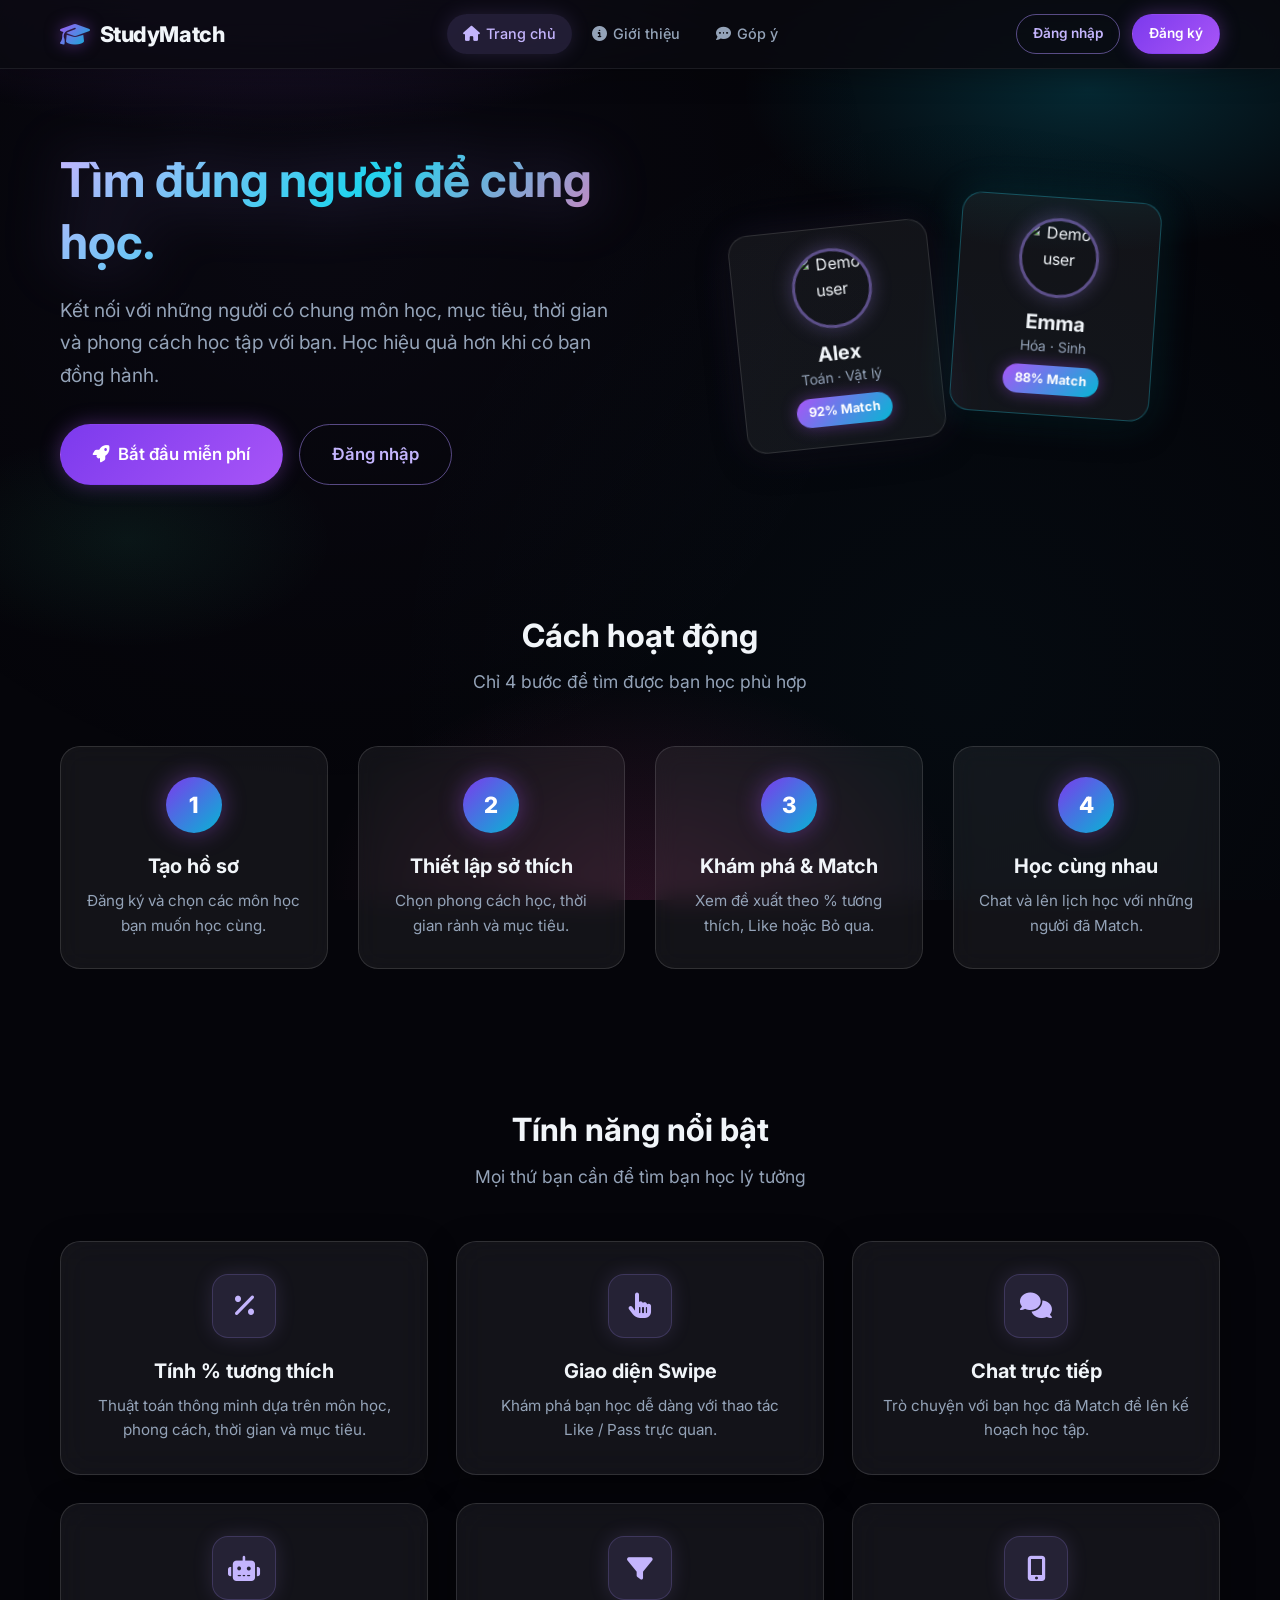
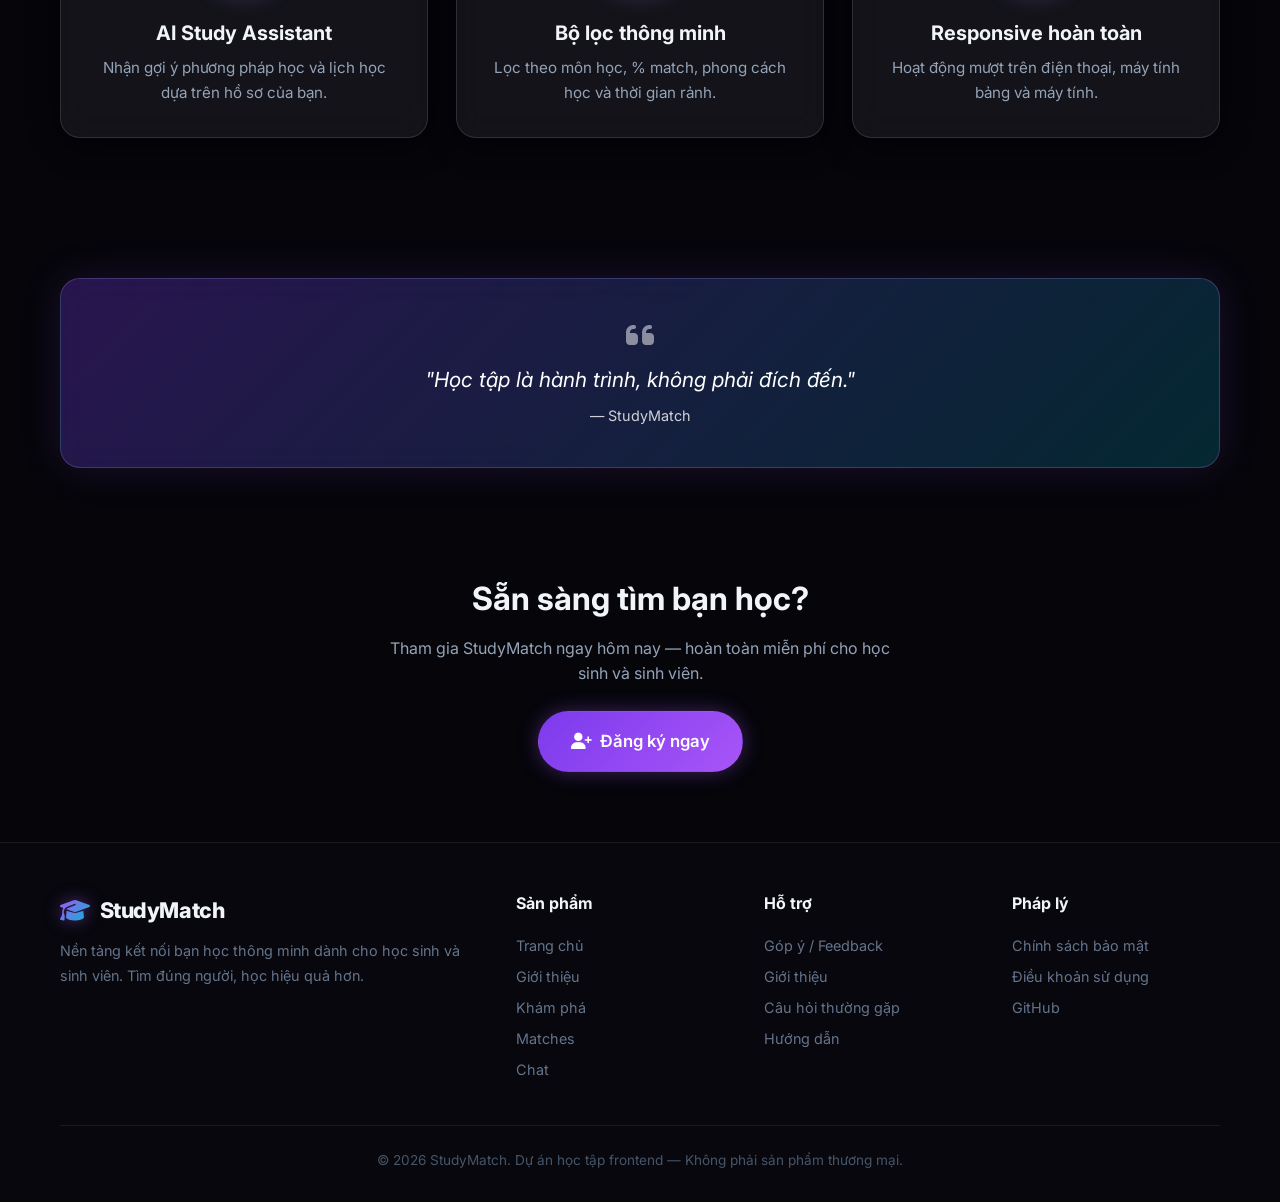
==== index.html @ 669418ac "Add files via upload" ====
<!DOCTYPE html>
<html lang="vi">
<head>
  <meta charset="UTF-8">
  <meta name="viewport" content="width=device-width, initial-scale=1.0">
  <meta name="description" content="StudyMatch - Tìm bạn học phù hợp với bạn. Kết nối học sinh, sinh viên có cùng môn học và mục tiêu.">
  <title>StudyMatch — Tìm đúng người để cùng học</title>
  <link rel="preconnect" href="https://fonts.googleapis.com">
  <link href="https://fonts.googleapis.com/css2?family=Inter:wght@400;500;600;700;800&display=swap" rel="stylesheet">
  <link rel="stylesheet" href="https://cdnjs.cloudflare.com/ajax/libs/font-awesome/6.5.1/css/all.min.css">
  <link rel="stylesheet" href="css/style.css">
  <link rel="stylesheet" href="css/responsive.css">
  <link rel="stylesheet" href="css/animations.css">
</head>
<body>
  <div id="appHeader"></div>

  <main>
    <!-- Hero -->
    <section class="hero">
      <div class="container hero-grid">
        <div class="hero-content animate-fadeInUp">
          <h1>Tìm đúng người để cùng học.</h1>
          <p>Kết nối với những người có chung môn học, mục tiêu, thời gian và phong cách học tập với bạn. Học hiệu quả hơn khi có bạn đồng hành.</p>
          <div class="hero-actions">
            <a href="register.html" class="btn btn-primary btn-lg">
              <i class="fas fa-rocket"></i> Bắt đầu miễn phí
            </a>
            <a href="login.html" class="btn btn-outline btn-lg">Đăng nhập</a>
          </div>
        </div>
        <div class="hero-visual animate-fadeIn">
          <div class="hero-cards">
            <div class="hero-card">
              <img src="https://i.pravatar.cc/150?u=alex" alt="Demo user" class="hero-card-avatar">
              <h4>Alex</h4>
              <p class="text-sm text-muted">Toán · Vật lý</p>
              <span class="hero-card-match">92% Match</span>
            </div>
            <div class="hero-card">
              <img src="https://i.pravatar.cc/150?u=emma" alt="Demo user" class="hero-card-avatar">
              <h4>Emma</h4>
              <p class="text-sm text-muted">Hóa · Sinh</p>
              <span class="hero-card-match">88% Match</span>
            </div>
          </div>
        </div>
      </div>
    </section>

    <!-- How it works -->
    <section class="section">
      <div class="container">
        <h2 class="section-title">Cách hoạt động</h2>
        <p class="section-subtitle">Chỉ 4 bước để tìm được bạn học phù hợp</p>
        <div class="steps-grid stagger-children">
          <div class="step-card">
            <div class="step-number">1</div>
            <h4>Tạo hồ sơ</h4>
            <p>Đăng ký và chọn các môn học bạn muốn học cùng.</p>
          </div>
          <div class="step-card">
            <div class="step-number">2</div>
            <h4>Thiết lập sở thích</h4>
            <p>Chọn phong cách học, thời gian rảnh và mục tiêu.</p>
          </div>
          <div class="step-card">
            <div class="step-number">3</div>
            <h4>Khám phá & Match</h4>
            <p>Xem đề xuất theo % tương thích, Like hoặc Bỏ qua.</p>
          </div>
          <div class="step-card">
            <div class="step-number">4</div>
            <h4>Học cùng nhau</h4>
            <p>Chat và lên lịch học với những người đã Match.</p>
          </div>
        </div>
      </div>
    </section>

    <!-- Features -->
    <section class="section">
      <div class="container">
        <h2 class="section-title">Tính năng nổi bật</h2>
        <p class="section-subtitle">Mọi thứ bạn cần để tìm bạn học lý tưởng</p>
        <div class="features-grid stagger-children">
          <div class="card feature-card">
            <div class="feature-icon"><i class="fas fa-percentage"></i></div>
            <h4>Tính % tương thích</h4>
            <p>Thuật toán thông minh dựa trên môn học, phong cách, thời gian và mục tiêu.</p>
          </div>
          <div class="card feature-card">
            <div class="feature-icon"><i class="fas fa-hand-pointer"></i></div>
            <h4>Giao diện Swipe</h4>
            <p>Khám phá bạn học dễ dàng với thao tác Like / Pass trực quan.</p>
          </div>
          <div class="card feature-card">
            <div class="feature-icon"><i class="fas fa-comments"></i></div>
            <h4>Chat trực tiếp</h4>
            <p>Trò chuyện với bạn học đã Match để lên kế hoạch học tập.</p>
          </div>
          <div class="card feature-card">
            <div class="feature-icon"><i class="fas fa-robot"></i></div>
            <h4>AI Study Assistant</h4>
            <p>Nhận gợi ý phương pháp học và lịch học dựa trên hồ sơ của bạn.</p>
          </div>
          <div class="card feature-card">
            <div class="feature-icon"><i class="fas fa-filter"></i></div>
            <h4>Bộ lọc thông minh</h4>
            <p>Lọc theo môn học, % match, phong cách học và thời gian rảnh.</p>
          </div>
          <div class="card feature-card">
            <div class="feature-icon"><i class="fas fa-mobile-alt"></i></div>
            <h4>Responsive hoàn toàn</h4>
            <p>Hoạt động mượt trên điện thoại, máy tính bảng và máy tính.</p>
          </div>
        </div>
      </div>
    </section>

    <!-- Quote -->
    <section class="section">
      <div class="container">
        <div id="quoteContainer"></div>
      </div>
    </section>

    <!-- CTA -->
    <section class="section" style="padding-top:0;">
      <div class="container text-center">
        <h2 class="mb-2">Sẵn sàng tìm bạn học?</h2>
        <p class="text-muted mb-3" style="max-width:500px;margin:0 auto 24px;">Tham gia StudyMatch ngay hôm nay — hoàn toàn miễn phí cho học sinh và sinh viên.</p>
        <a href="register.html" class="btn btn-primary btn-lg">
          <i class="fas fa-user-plus"></i> Đăng ký ngay
        </a>
      </div>
    </section>
  </main>

  <div id="appFooter"></div>

  <script src="js/data.js"></script>
  <script src="js/auth.js"></script>
  <script src="js/matching.js"></script>
  <script src="js/app.js"></script>
  <script>
    document.addEventListener('DOMContentLoaded', () => {
      // If already logged in, redirect
      if (isAuthenticated()) {
        const user = getCurrentUser();
        if (!user.subjects || user.subjects.length === 0) {
          window.location.href = 'subjects.html';
        } else {
          window.location.href = 'discover.html';
        }
        return;
      }
      initPage('home');
    });
  </script>
  <script>
    (function(){if(!window.chatbase||window.chatbase("getState")!=="initialized"){window.chatbase=(...args)=>{if(!window.chatbase.q){window.chatbase.q=[]}window.chatbase.q.push(arguments)};window.chatbase=new Proxy(window.chatbase,{get(target,prop){if(prop==="q"){return target.q}return(...args)=>target(prop,...args)}})}const onLoad=function(){const script=document.createElement("script");script.src="https://www.chatbase.co/embed.min.js";script.id="-485k80XutrBqQQOvvlqV";script.domain="www.chatbase.co";document.body.appendChild(script)};if(document.readyState==="complete"){onLoad()}else{window.addEventListener("load",onLoad)}})();
  </script>
</body>
</html>
---- css/style.css ----
:root {
  --primary: #a78bfa;
  --primary-bright: #c4b5fd;
  --primary-dark: #7c3aed;
  --secondary: #22d3ee;
  --secondary-bright: #67e8f9;
  --accent: #f472b6;
  --accent-bright: #f9a8d4;
  --neon-purple: #a855f7;
  --neon-cyan: #06b6d4;
  --neon-pink: #ec4899;
  --neon-green: #34d399;

  --bg: #05050a;
  --bg-elevated: #0c0c14;
  --bg-card: rgba(255, 255, 255, 0.04);
  --bg-card-hover: rgba(255, 255, 255, 0.07);
  --glass: rgba(255, 255, 255, 0.06);
  --glass-border: rgba(255, 255, 255, 0.12);
  --glass-strong: rgba(255, 255, 255, 0.1);

  --nav-bg: rgba(10, 10, 16, 0.85);
  --nav-border: rgba(255, 255, 255, 0.08);

  --text: #f1f5f9;
  --text-muted: #94a3b8;
  --text-light: #64748b;
  --text-dim: #475569;

  --border: rgba(255, 255, 255, 0.1);
  --shadow: 0 8px 32px rgba(0, 0, 0, 0.4);
  --shadow-neon: 0 0 40px rgba(168, 85, 247, 0.15);
  --shadow-hover: 0 12px 40px rgba(168, 85, 247, 0.25);

  --radius: 20px;
  --radius-sm: 12px;
  --radius-lg: 28px;
  --transition: all 0.3s cubic-bezier(0.4, 0, 0.2, 1);
  --font: 'Inter', 'Segoe UI', system-ui, sans-serif;
}

*,
*::before,
*::after {
  box-sizing: border-box;
  margin: 0;
  padding: 0;
}

html {
  scroll-behavior: smooth;
  font-size: 16px;
}

body {
  font-family: var(--font);
  background: var(--bg);
  color: var(--text);
  line-height: 1.6;
  min-height: 100vh;
  display: flex;
  flex-direction: column;
  position: relative;
  overflow-x: hidden;
}


body::before {
  content: '';
  position: fixed;
  inset: 0;
  z-index: -2;
  background:
    radial-gradient(ellipse 80% 50% at 20% -10%, rgba(168, 85, 247, 0.25) 0%, transparent 50%),
    radial-gradient(ellipse 60% 40% at 85% 10%, rgba(6, 182, 212, 0.2) 0%, transparent 45%),
    radial-gradient(ellipse 50% 50% at 50% 100%, rgba(236, 72, 153, 0.15) 0%, transparent 50%),
    radial-gradient(ellipse 40% 30% at 10% 60%, rgba(52, 211, 153, 0.08) 0%, transparent 40%),
    var(--bg);
  pointer-events: none;
}

body::after {
  content: '';
  position: fixed;
  inset: 0;
  z-index: -1;
  background-image:
    radial-gradient(circle at 25% 25%, rgba(167, 139, 250, 0.03) 0%, transparent 50%),
    radial-gradient(circle at 75% 75%, rgba(34, 211, 238, 0.03) 0%, transparent 50%);
  pointer-events: none;
}

img {
  max-width: 100%;
  height: auto;
  display: block;
}

a {
  color: var(--primary-bright);
  text-decoration: none;
  transition: var(--transition);
}

a:hover {
  color: var(--secondary);
}

ul, ol { list-style: none; }

button {
  font-family: inherit;
  cursor: pointer;
  border: none;
  outline: none;
}


h1, h2, h3, h4, h5, h6 {
  font-weight: 700;
  line-height: 1.3;
  color: var(--text);
}

h1 { font-size: 2.5rem; }
h2 { font-size: 2rem; }
h3 { font-size: 1.5rem; }
h4 { font-size: 1.25rem; }

.text-muted { color: var(--text-muted); }
.text-primary { color: var(--primary-bright); }
.text-secondary { color: var(--secondary); }
.text-accent { color: var(--accent); }
.text-center { text-align: center; }
.text-sm { font-size: 0.875rem; }
.text-lg { font-size: 1.125rem; }
.fw-bold { font-weight: 700; }
.fw-semibold { font-weight: 600; }

.container {
  width: 100%;
  max-width: 1200px;
  margin: 0 auto;
  padding: 0 20px;
}

.container-sm {
  max-width: 600px;
  margin: 0 auto;
  padding: 0 20px;
}

.container-md {
  max-width: 800px;
  margin: 0 auto;
  padding: 0 20px;
}

.main-content {
  flex: 1;
  padding: 30px 0 60px;
}

.header {
  background: var(--nav-bg);
  backdrop-filter: blur(20px) saturate(1.4);
  -webkit-backdrop-filter: blur(20px) saturate(1.4);
  border-bottom: 1px solid var(--nav-border);
  position: sticky;
  top: 0;
  z-index: 1000;
  box-shadow: 0 4px 30px rgba(0, 0, 0, 0.3);
}

.header-inner {
  display: flex;
  align-items: center;
  justify-content: space-between;
  height: 68px;
  gap: 20px;
}

.logo {
  display: flex;
  align-items: center;
  gap: 10px;
  font-size: 1.35rem;
  font-weight: 800;
  color: var(--text);
  text-decoration: none;
  letter-spacing: -0.02em;
}

.logo i {
  font-size: 1.5rem;
  background: linear-gradient(135deg, var(--neon-purple), var(--neon-cyan));
  -webkit-background-clip: text;
  -webkit-text-fill-color: transparent;
  background-clip: text;
  filter: drop-shadow(0 0 8px rgba(168, 85, 247, 0.5));
}

.logo:hover {
  color: var(--primary-bright);
}

.nav {
  display: flex;
  align-items: center;
  gap: 4px;
}

.nav-link {
  display: flex;
  align-items: center;
  gap: 6px;
  padding: 8px 16px;
  border-radius: 50px;
  color: var(--text-muted);
  font-weight: 500;
  font-size: 0.9rem;
  transition: var(--transition);
}

.nav-link:hover {
  background: rgba(255, 255, 255, 0.06);
  color: var(--text);
}

.nav-link.active {
  background: rgba(167, 139, 250, 0.15);
  color: var(--primary-bright);
  box-shadow: 0 0 20px rgba(167, 139, 250, 0.15);
}

.nav-link i { font-size: 0.95rem; }

.header-actions {
  display: flex;
  align-items: center;
  gap: 12px;
}

.user-avatar {
  width: 38px;
  height: 38px;
  border-radius: 50%;
  object-fit: cover;
  border: 2px solid rgba(167, 139, 250, 0.5);
  cursor: pointer;
  transition: var(--transition);
  box-shadow: 0 0 12px rgba(167, 139, 250, 0.3);
}

.user-avatar:hover {
  border-color: var(--neon-cyan);
  box-shadow: 0 0 16px rgba(34, 211, 238, 0.4);
  transform: scale(1.05);
}

.hamburger {
  display: none;
  flex-direction: column;
  gap: 5px;
  background: none;
  padding: 8px;
  border-radius: 8px;
}

.hamburger span {
  display: block;
  width: 22px;
  height: 2px;
  background: var(--text);
  border-radius: 2px;
  transition: var(--transition);
}

.mobile-menu {
  display: none;
  position: fixed;
  top: 68px;
  left: 0;
  right: 0;
  background: rgba(10, 10, 16, 0.95);
  backdrop-filter: blur(24px);
  -webkit-backdrop-filter: blur(24px);
  border-bottom: 1px solid var(--nav-border);
  padding: 16px 20px;
  z-index: 999;
  flex-direction: column;
  gap: 4px;
  box-shadow: 0 20px 40px rgba(0, 0, 0, 0.5);
}

.mobile-menu.open { display: flex; }

.mobile-menu .nav-link {
  padding: 14px 18px;
  font-size: 1.05rem;
}

.btn {
  display: inline-flex;
  align-items: center;
  justify-content: center;
  gap: 8px;
  padding: 12px 24px;
  border-radius: 50px;
  font-weight: 600;
  font-size: 0.95rem;
  transition: var(--transition);
  border: 1px solid transparent;
  cursor: pointer;
  white-space: nowrap;
}

.btn-primary {
  background: linear-gradient(135deg, var(--primary-dark), var(--neon-purple));
  color: white;
  box-shadow: 0 0 20px rgba(168, 85, 247, 0.35);
}

.btn-primary:hover {
  box-shadow: 0 0 30px rgba(168, 85, 247, 0.55);
  transform: translateY(-2px);
  filter: brightness(1.1);
}

.btn-secondary {
  background: linear-gradient(135deg, #0891b2, var(--neon-cyan));
  color: white;
  box-shadow: 0 0 20px rgba(6, 182, 212, 0.3);
}

.btn-secondary:hover {
  box-shadow: 0 0 30px rgba(6, 182, 212, 0.5);
  transform: translateY(-2px);
}

.btn-accent {
  background: linear-gradient(135deg, #db2777, var(--neon-pink));
  color: white;
  box-shadow: 0 0 20px rgba(236, 72, 153, 0.35);
}

.btn-accent:hover {
  box-shadow: 0 0 30px rgba(236, 72, 153, 0.5);
  transform: translateY(-2px);
}

.btn-outline {
  background: transparent;
  border-color: rgba(167, 139, 250, 0.5);
  color: var(--primary-bright);
}

.btn-outline:hover {
  background: rgba(167, 139, 250, 0.12);
  border-color: var(--primary);
  box-shadow: 0 0 20px rgba(167, 139, 250, 0.2);
}

.btn-ghost {
  background: transparent;
  color: var(--text-muted);
}

.btn-ghost:hover {
  background: rgba(255, 255, 255, 0.06);
  color: var(--text);
}

.btn-lg { padding: 16px 32px; font-size: 1.05rem; }
.btn-sm { padding: 8px 16px; font-size: 0.85rem; }

.btn-icon {
  width: 48px;
  height: 48px;
  padding: 0;
  border-radius: 50%;
}

.btn-block { width: 100%; }

.btn:disabled {
  opacity: 0.5;
  cursor: not-allowed;
  transform: none !important;
  box-shadow: none !important;
}

.card {
  background: var(--glass);
  backdrop-filter: blur(16px) saturate(1.3);
  -webkit-backdrop-filter: blur(16px) saturate(1.3);
  border: 1px solid var(--glass-border);
  border-radius: var(--radius);
  box-shadow: var(--shadow);
  padding: 24px;
  transition: var(--transition);
}

.card:hover {
  background: var(--bg-card-hover);
  border-color: rgba(167, 139, 250, 0.25);
  box-shadow: var(--shadow-hover);
}

.card-sm {
  padding: 16px;
  border-radius: var(--radius-sm);
}

.form-group { margin-bottom: 20px; }

.form-label {
  display: block;
  font-weight: 600;
  margin-bottom: 8px;
  font-size: 0.9rem;
  color: var(--text-muted);
}

.form-input,
.form-select,
.form-textarea {
  width: 100%;
  padding: 12px 16px;
  border: 1px solid var(--glass-border);
  border-radius: var(--radius-sm);
  font-size: 1rem;
  font-family: inherit;
  color: var(--text);
  background: rgba(255, 255, 255, 0.04);
  backdrop-filter: blur(8px);
  transition: var(--transition);
}

.form-input::placeholder,
.form-textarea::placeholder {
  color: var(--text-light);
}

.form-input:focus,
.form-select:focus,
.form-textarea:focus {
  outline: none;
  border-color: var(--primary);
  box-shadow: 0 0 0 3px rgba(167, 139, 250, 0.2), 0 0 20px rgba(167, 139, 250, 0.1);
  background: rgba(255, 255, 255, 0.06);
}

.form-select {
  appearance: none;
  background-image: url("data:image/svg+xml,%3Csvg xmlns='http://www.w3.org/2000/svg' width='12' height='12' fill='%2394a3b8' viewBox='0 0 16 16'%3E%3Cpath d='M8 11L3 6h10l-5 5z'/%3E%3C/svg%3E");
  background-repeat: no-repeat;
  background-position: right 14px center;
  padding-right: 36px;
}

.form-select option {
  background: #1a1a2e;
  color: var(--text);
}

.form-textarea {
  min-height: 100px;
  resize: vertical;
}

.form-error {
  color: var(--accent);
  font-size: 0.85rem;
  margin-top: 6px;
}

.form-hint {
  color: var(--text-light);
  font-size: 0.8rem;
  margin-top: 4px;
}

.input-icon { position: relative; }

.input-icon i {
  position: absolute;
  left: 16px;
  top: 50%;
  transform: translateY(-50%);
  color: var(--text-light);
}

.input-icon .form-input { padding-left: 44px; }

.alert {
  padding: 14px 18px;
  border-radius: var(--radius-sm);
  margin-bottom: 20px;
  display: flex;
  align-items: center;
  gap: 10px;
  font-size: 0.95rem;
  backdrop-filter: blur(8px);
}

.alert-error {
  background: rgba(244, 114, 182, 0.12);
  color: var(--accent-bright);
  border: 1px solid rgba(244, 114, 182, 0.3);
}

.alert-success {
  background: rgba(52, 211, 153, 0.12);
  color: var(--neon-green);
  border: 1px solid rgba(52, 211, 153, 0.3);
}

.alert-info {
  background: rgba(167, 139, 250, 0.12);
  color: var(--primary-bright);
  border: 1px solid rgba(167, 139, 250, 0.3);
}

.footer {
  background: rgba(8, 8, 14, 0.9);
  border-top: 1px solid var(--nav-border);
  color: var(--text-muted);
  padding: 50px 0 30px;
  margin-top: auto;
  backdrop-filter: blur(12px);
}

.footer-grid {
  display: grid;
  grid-template-columns: 2fr 1fr 1fr 1fr;
  gap: 40px;
  margin-bottom: 40px;
}

.footer-brand .logo {
  color: var(--text);
  margin-bottom: 12px;
}

.footer-brand p {
  font-size: 0.9rem;
  line-height: 1.7;
  color: var(--text-light);
}

.footer-title {
  color: var(--text);
  font-weight: 700;
  margin-bottom: 16px;
  font-size: 1rem;
}

.footer-links a {
  display: block;
  color: var(--text-light);
  padding: 4px 0;
  font-size: 0.9rem;
}

.footer-links a:hover { color: var(--primary-bright); }

.footer-bottom {
  border-top: 1px solid var(--nav-border);
  padding-top: 24px;
  text-align: center;
  font-size: 0.85rem;
  color: var(--text-dim);
}

.hero {
  padding: 80px 0 60px;
  position: relative;
  overflow: hidden;
}

.hero-grid {
  display: grid;
  grid-template-columns: 1fr 1fr;
  gap: 60px;
  align-items: center;
}

.hero-content h1 {
  font-size: 3rem;
  margin-bottom: 20px;
  background: linear-gradient(135deg, var(--primary-bright), var(--secondary), var(--accent));
  -webkit-background-clip: text;
  -webkit-text-fill-color: transparent;
  background-clip: text;
  filter: drop-shadow(0 0 30px rgba(167, 139, 250, 0.3));
}

.hero-content p {
  font-size: 1.2rem;
  color: var(--text-muted);
  margin-bottom: 32px;
  line-height: 1.7;
}

.hero-actions {
  display: flex;
  gap: 16px;
  flex-wrap: wrap;
}

.hero-visual {
  display: flex;
  justify-content: center;
  position: relative;
}

.hero-cards {
  display: flex;
  gap: 20px;
  position: relative;
}

.hero-card {
  width: 200px;
  background: var(--glass);
  backdrop-filter: blur(20px);
  -webkit-backdrop-filter: blur(20px);
  border: 1px solid var(--glass-border);
  border-radius: var(--radius);
  box-shadow: var(--shadow), 0 0 40px rgba(167, 139, 250, 0.1);
  padding: 20px;
  text-align: center;
}

.hero-card:nth-child(1) {
  transform: rotate(-6deg) translateY(20px);
}

.hero-card:nth-child(2) {
  transform: rotate(4deg) translateY(-10px);
  z-index: 2;
  border-color: rgba(34, 211, 238, 0.3);
  box-shadow: var(--shadow), 0 0 40px rgba(34, 211, 238, 0.15);
}

.hero-card-avatar {
  width: 80px;
  height: 80px;
  border-radius: 50%;
  margin: 0 auto 12px;
  object-fit: cover;
  border: 3px solid rgba(167, 139, 250, 0.5);
  box-shadow: 0 0 20px rgba(167, 139, 250, 0.3);
}

.hero-card-match {
  display: inline-block;
  background: linear-gradient(135deg, var(--neon-purple), var(--neon-cyan));
  color: white;
  padding: 4px 12px;
  border-radius: 50px;
  font-size: 0.8rem;
  font-weight: 700;
  margin-top: 8px;
  box-shadow: 0 0 16px rgba(168, 85, 247, 0.4);
}

.section { padding: 70px 0; }

.section-title { text-align: center; margin-bottom: 12px; }

.section-subtitle {
  text-align: center;
  color: var(--text-muted);
  font-size: 1.1rem;
  margin-bottom: 50px;
  max-width: 600px;
  margin-left: auto;
  margin-right: auto;
}

.steps-grid {
  display: grid;
  grid-template-columns: repeat(4, 1fr);
  gap: 30px;
}

.step-card {
  text-align: center;
  padding: 30px 20px;
  background: var(--glass);
  backdrop-filter: blur(12px);
  border: 1px solid var(--glass-border);
  border-radius: var(--radius);
  transition: var(--transition);
}

.step-card:hover {
  border-color: rgba(167, 139, 250, 0.3);
  box-shadow: 0 0 30px rgba(167, 139, 250, 0.1);
  transform: translateY(-4px);
}

.step-number {
  width: 56px;
  height: 56px;
  border-radius: 50%;
  background: linear-gradient(135deg, var(--primary-dark), var(--neon-cyan));
  color: white;
  display: flex;
  align-items: center;
  justify-content: center;
  font-size: 1.4rem;
  font-weight: 800;
  margin: 0 auto 20px;
  box-shadow: 0 0 24px rgba(168, 85, 247, 0.4);
}

.step-card h4 { margin-bottom: 10px; }
.step-card p { color: var(--text-muted); font-size: 0.95rem; }

.features-grid {
  display: grid;
  grid-template-columns: repeat(3, 1fr);
  gap: 28px;
}

.feature-card {
  padding: 32px 28px;
  text-align: center;
  transition: var(--transition);
}

.feature-card:hover {
  border-color: rgba(167, 139, 250, 0.35);
  transform: translateY(-4px);
}

.feature-icon {
  width: 64px;
  height: 64px;
  border-radius: 16px;
  background: rgba(167, 139, 250, 0.12);
  color: var(--primary-bright);
  display: flex;
  align-items: center;
  justify-content: center;
  font-size: 1.6rem;
  margin: 0 auto 20px;
  border: 1px solid rgba(167, 139, 250, 0.2);
  box-shadow: 0 0 20px rgba(167, 139, 250, 0.15);
}

.feature-card h4 { margin-bottom: 10px; }
.feature-card p { color: var(--text-muted); font-size: 0.95rem; }

.subjects-grid {
  display: grid;
  grid-template-columns: repeat(auto-fill, minmax(150px, 1fr));
  gap: 16px;
}

.subject-card {
  background: var(--glass);
  backdrop-filter: blur(12px);
  border: 1px solid var(--glass-border);
  border-radius: var(--radius);
  padding: 20px 14px;
  text-align: center;
  cursor: pointer;
  transition: var(--transition);
  user-select: none;
}

.subject-card:hover {
  border-color: rgba(167, 139, 250, 0.4);
  transform: translateY(-2px);
  box-shadow: 0 0 24px rgba(167, 139, 250, 0.15);
}

.subject-card.selected {
  border-color: var(--primary);
  background: rgba(167, 139, 250, 0.12);
  box-shadow: 0 0 0 2px rgba(167, 139, 250, 0.3), 0 0 30px rgba(167, 139, 250, 0.2);
}

.subject-card i {
  font-size: 2rem;
  color: var(--primary-bright);
  margin-bottom: 10px;
  display: block;
  filter: drop-shadow(0 0 8px rgba(167, 139, 250, 0.4));
}

.subject-card.selected i { color: var(--secondary); }

.subject-card h4 {
  font-size: 0.95rem;
  margin-bottom: 4px;
}

.subject-card p {
  font-size: 0.75rem;
  color: var(--text-light);
}

.options-grid {
  display: grid;
  grid-template-columns: repeat(auto-fill, minmax(140px, 1fr));
  gap: 12px;
}

.option-card {
  background: var(--glass);
  backdrop-filter: blur(10px);
  border: 1px solid var(--glass-border);
  border-radius: var(--radius-sm);
  padding: 16px 12px;
  text-align: center;
  cursor: pointer;
  transition: var(--transition);
  user-select: none;
}

.option-card:hover {
  border-color: rgba(34, 211, 238, 0.4);
}

.option-card.selected {
  border-color: var(--secondary);
  background: rgba(34, 211, 238, 0.1);
  box-shadow: 0 0 20px rgba(34, 211, 238, 0.15);
}

.option-card i {
  font-size: 1.5rem;
  color: var(--secondary);
  margin-bottom: 8px;
  display: block;
}

.option-card span {
  font-size: 0.85rem;
  font-weight: 600;
}

.discover-container {
  max-width: 420px;
  margin: 0 auto;
}

.discover-card {
  background: var(--glass);
  backdrop-filter: blur(24px) saturate(1.4);
  -webkit-backdrop-filter: blur(24px) saturate(1.4);
  border: 1px solid var(--glass-border);
  border-radius: var(--radius-lg);
  box-shadow: var(--shadow), 0 0 60px rgba(167, 139, 250, 0.12);
  overflow: hidden;
  position: relative;
}

.discover-avatar-wrap {
  position: relative;
  height: 280px;
  overflow: hidden;
}

.discover-avatar {
  width: 100%;
  height: 100%;
  object-fit: cover;
}

.discover-match-badge {
  position: absolute;
  top: 16px;
  right: 16px;
  background: linear-gradient(135deg, var(--neon-purple), var(--neon-cyan));
  color: white;
  padding: 8px 16px;
  border-radius: 50px;
  font-weight: 800;
  font-size: 1.1rem;
  box-shadow: 0 0 24px rgba(168, 85, 247, 0.5);
  backdrop-filter: blur(8px);
}

.discover-info { padding: 24px; }

.discover-name {
  font-size: 1.5rem;
  margin-bottom: 4px;
}

.discover-meta {
  color: var(--text-muted);
  font-size: 0.95rem;
  margin-bottom: 16px;
}

.discover-tags {
  display: flex;
  flex-wrap: wrap;
  gap: 8px;
  margin-bottom: 16px;
}

.tag {
  display: inline-flex;
  align-items: center;
  gap: 4px;
  padding: 4px 12px;
  border-radius: 50px;
  font-size: 0.8rem;
  font-weight: 600;
  background: rgba(167, 139, 250, 0.15);
  color: var(--primary-bright);
  border: 1px solid rgba(167, 139, 250, 0.25);
}

.tag-secondary {
  background: rgba(34, 211, 238, 0.12);
  color: var(--secondary);
  border-color: rgba(34, 211, 238, 0.25);
}

.discover-bio {
  color: var(--text-muted);
  font-size: 0.95rem;
  line-height: 1.6;
  margin-bottom: 8px;
}

.discover-actions {
  display: flex;
  justify-content: center;
  gap: 20px;
  padding: 20px 24px 28px;
}

.action-btn {
  width: 64px;
  height: 64px;
  border-radius: 50%;
  display: flex;
  align-items: center;
  justify-content: center;
  font-size: 1.6rem;
  transition: var(--transition);
  border: 2px solid transparent;
  backdrop-filter: blur(8px);
}

.action-pass {
  background: rgba(255, 255, 255, 0.06);
  border-color: rgba(255, 255, 255, 0.15);
  color: var(--text-muted);
}

.action-pass:hover {
  border-color: var(--text-light);
  background: rgba(255, 255, 255, 0.1);
  transform: scale(1.1);
}

.action-like {
  background: linear-gradient(135deg, #db2777, var(--neon-pink));
  color: white;
  box-shadow: 0 0 28px rgba(236, 72, 153, 0.5);
}

.action-like:hover {
  transform: scale(1.1);
  box-shadow: 0 0 40px rgba(236, 72, 153, 0.7);
}

.action-super {
  background: linear-gradient(135deg, var(--primary-dark), var(--neon-cyan));
  color: white;
  box-shadow: 0 0 28px rgba(167, 139, 250, 0.5);
}

.action-super:hover {
  transform: scale(1.1);
  box-shadow: 0 0 40px rgba(167, 139, 250, 0.7);
}

.modal-overlay {
  position: fixed;
  inset: 0;
  background: rgba(0, 0, 0, 0.7);
  backdrop-filter: blur(8px);
  display: flex;
  align-items: center;
  justify-content: center;
  z-index: 2000;
  padding: 20px;
  opacity: 0;
  visibility: hidden;
  transition: var(--transition);
}

.modal-overlay.open {
  opacity: 1;
  visibility: visible;
}

.modal {
  background: rgba(20, 20, 32, 0.9);
  backdrop-filter: blur(24px);
  border: 1px solid var(--glass-border);
  border-radius: var(--radius-lg);
  padding: 40px 30px;
  max-width: 420px;
  width: 100%;
  text-align: center;
  transform: scale(0.9);
  transition: var(--transition);
  box-shadow: 0 0 60px rgba(168, 85, 247, 0.25);
}

.modal-overlay.open .modal { transform: scale(1); }

.match-avatars {
  display: flex;
  justify-content: center;
  align-items: center;
  gap: 16px;
  margin-bottom: 24px;
}

.match-avatars img {
  width: 90px;
  height: 90px;
  border-radius: 50%;
  object-fit: cover;
  border: 3px solid rgba(167, 139, 250, 0.5);
  box-shadow: 0 0 20px rgba(167, 139, 250, 0.4);
}

.match-heart {
  font-size: 2rem;
  color: var(--secondary);
  filter: drop-shadow(0 0 12px rgba(34, 211, 238, 0.6));
}
.matches-grid {
  display: grid;
  grid-template-columns: repeat(auto-fill, minmax(280px, 1fr));
  gap: 24px;
}

.match-card {
  display: flex;
  flex-direction: column;
  align-items: center;
  text-align: center;
  padding: 28px 20px;
}

.match-card img {
  width: 100px;
  height: 100px;
  border-radius: 50%;
  object-fit: cover;
  margin-bottom: 16px;
  border: 3px solid rgba(167, 139, 250, 0.4);
  box-shadow: 0 0 24px rgba(167, 139, 250, 0.3);
}

.match-pct {
  display: inline-block;
  background: linear-gradient(135deg, var(--neon-purple), var(--neon-cyan));
  color: white;
  padding: 4px 14px;
  border-radius: 50px;
  font-weight: 700;
  font-size: 0.9rem;
  margin: 8px 0;
  box-shadow: 0 0 16px rgba(168, 85, 247, 0.4);
}

.profile-header {
  display: flex;
  gap: 30px;
  align-items: flex-start;
  margin-bottom: 40px;
}

.profile-avatar-lg {
  width: 140px;
  height: 140px;
  border-radius: 50%;
  object-fit: cover;
  border: 3px solid rgba(167, 139, 250, 0.5);
  flex-shrink: 0;
  box-shadow: 0 0 30px rgba(167, 139, 250, 0.35);
}

.profile-stats {
  display: flex;
  gap: 30px;
  margin-top: 16px;
}

.stat-item { text-align: center; }

.stat-value {
  font-size: 1.5rem;
  font-weight: 800;
  background: linear-gradient(135deg, var(--primary-bright), var(--secondary));
  -webkit-background-clip: text;
  -webkit-text-fill-color: transparent;
  background-clip: text;
}

.stat-label {
  font-size: 0.85rem;
  color: var(--text-muted);
}

.profile-section { margin-bottom: 30px; }

.profile-section h3 {
  margin-bottom: 14px;
  display: flex;
  align-items: center;
  gap: 8px;
}

.chat-layout {
  display: grid;
  grid-template-columns: 300px 1fr;
  gap: 0;
  height: calc(100vh - 70px - 60px);
  max-height: 700px;
  background: var(--glass);
  backdrop-filter: blur(20px);
  border: 1px solid var(--glass-border);
  border-radius: var(--radius);
  box-shadow: var(--shadow);
  overflow: hidden;
}

.chat-sidebar {
  border-right: 1px solid var(--glass-border);
  overflow-y: auto;
  background: rgba(0, 0, 0, 0.2);
}

.chat-list-item {
  display: flex;
  align-items: center;
  gap: 12px;
  padding: 14px 16px;
  cursor: pointer;
  transition: var(--transition);
  border-bottom: 1px solid rgba(255, 255, 255, 0.04);
}

.chat-list-item:hover,
.chat-list-item.active {
  background: rgba(167, 139, 250, 0.1);
}

.chat-list-item img {
  width: 48px;
  height: 48px;
  border-radius: 50%;
  object-fit: cover;
  border: 2px solid rgba(167, 139, 250, 0.3);
}

.chat-list-info h4 {
  font-size: 0.95rem;
  margin-bottom: 2px;
}

.chat-list-info p {
  font-size: 0.8rem;
  color: var(--text-light);
  white-space: nowrap;
  overflow: hidden;
  text-overflow: ellipsis;
  max-width: 180px;
}

.chat-main {
  display: flex;
  flex-direction: column;
}

.chat-header {
  display: flex;
  align-items: center;
  gap: 12px;
  padding: 16px 20px;
  border-bottom: 1px solid var(--glass-border);
  background: rgba(0, 0, 0, 0.15);
}

.chat-header img {
  width: 44px;
  height: 44px;
  border-radius: 50%;
  object-fit: cover;
  border: 2px solid rgba(167, 139, 250, 0.4);
}

.chat-messages {
  flex: 1;
  overflow-y: auto;
  padding: 20px;
  display: flex;
  flex-direction: column;
  gap: 12px;
}

.message {
  max-width: 70%;
  padding: 12px 16px;
  border-radius: 18px;
  font-size: 0.95rem;
  line-height: 1.5;
}

.message-sent {
  align-self: flex-end;
  background: linear-gradient(135deg, var(--primary-dark), var(--neon-purple));
  color: white;
  border-bottom-right-radius: 4px;
  box-shadow: 0 0 16px rgba(168, 85, 247, 0.3);
}

.message-received {
  align-self: flex-start;
  background: rgba(255, 255, 255, 0.08);
  color: var(--text);
  border: 1px solid var(--glass-border);
  border-bottom-left-radius: 4px;
}

.message-time {
  font-size: 0.7rem;
  opacity: 0.7;
  margin-top: 4px;
}

.chat-input-area {
  display: flex;
  gap: 10px;
  padding: 16px 20px;
  border-top: 1px solid var(--glass-border);
  background: rgba(0, 0, 0, 0.15);
}

.chat-input-area .form-input {
  flex: 1;
  border-radius: 50px;
}

/* ========== RECOMMENDATIONS ========== */
.rec-grid {
  display: grid;
  grid-template-columns: repeat(auto-fill, minmax(260px, 1fr));
  gap: 20px;
}

.rec-card {
  padding: 20px;
  display: flex;
  flex-direction: column;
  align-items: center;
  text-align: center;
}

.rec-card img {
  width: 80px;
  height: 80px;
  border-radius: 50%;
  object-fit: cover;
  margin-bottom: 12px;
  border: 3px solid rgba(167, 139, 250, 0.4);
  box-shadow: 0 0 20px rgba(167, 139, 250, 0.25);
}

/* ========== EMPTY / LOADING ========== */
.empty-state {
  text-align: center;
  padding: 60px 20px;
}

.empty-state i {
  font-size: 4rem;
  color: var(--text-dim);
  margin-bottom: 20px;
  filter: drop-shadow(0 0 12px rgba(167, 139, 250, 0.2));
}

.empty-state h3 { margin-bottom: 10px; }

.empty-state p {
  color: var(--text-muted);
  margin-bottom: 24px;
}

.loading {
  display: flex;
  align-items: center;
  justify-content: center;
  padding: 40px;
  color: var(--text-muted);
}

.spinner {
  width: 36px;
  height: 36px;
  border: 3px solid rgba(255, 255, 255, 0.1);
  border-top-color: var(--primary);
  border-radius: 50%;
  animation: spin 0.8s linear infinite;
  margin-right: 12px;
}

@keyframes spin {
  to { transform: rotate(360deg); }
}


.filters-bar {
  display: flex;
  flex-wrap: wrap;
  gap: 12px;
  margin-bottom: 24px;
  align-items: center;
}

.filters-bar .form-select {
  width: auto;
  min-width: 140px;
  padding: 8px 12px;
  font-size: 0.9rem;
}


.quote-section {
  background: linear-gradient(135deg, rgba(124, 58, 237, 0.3), rgba(6, 182, 212, 0.2));
  backdrop-filter: blur(16px);
  border: 1px solid rgba(167, 139, 250, 0.25);
  color: white;
  padding: 40px;
  border-radius: var(--radius);
  text-align: center;
  margin-bottom: 40px;
  box-shadow: 0 0 40px rgba(168, 85, 247, 0.15);
}

.quote-section i {
  font-size: 2rem;
  opacity: 0.5;
  margin-bottom: 12px;
}

.quote-text {
  font-size: 1.3rem;
  font-style: italic;
  margin-bottom: 8px;
  line-height: 1.6;
}

.quote-author {
  opacity: 0.8;
  font-size: 0.9rem;
}


.ai-card {
  background: linear-gradient(135deg, rgba(167, 139, 250, 0.1), rgba(34, 211, 238, 0.06));
  backdrop-filter: blur(12px);
  border: 1px solid rgba(167, 139, 250, 0.25);
  border-radius: var(--radius);
  padding: 24px;
  margin-bottom: 24px;
  box-shadow: 0 0 30px rgba(167, 139, 250, 0.1);
}

.ai-card h3 {
  display: flex;
  align-items: center;
  gap: 10px;
  margin-bottom: 16px;
}

.ai-suggestion {
  display: flex;
  gap: 14px;
  padding: 14px;
  background: rgba(255, 255, 255, 0.04);
  border: 1px solid var(--glass-border);
  border-radius: var(--radius-sm);
  margin-bottom: 10px;
}

.ai-suggestion i {
  color: var(--primary-bright);
  font-size: 1.2rem;
  margin-top: 2px;
  filter: drop-shadow(0 0 6px rgba(167, 139, 250, 0.4));
}

.ai-suggestion h4 {
  font-size: 0.95rem;
  margin-bottom: 4px;
}

.ai-suggestion p {
  font-size: 0.9rem;
  color: var(--text-muted);
}

.mt-1 { margin-top: 8px; }
.mt-2 { margin-top: 16px; }
.mt-3 { margin-top: 24px; }
.mt-4 { margin-top: 32px; }
.mb-1 { margin-bottom: 8px; }
.mb-2 { margin-bottom: 16px; }
.mb-3 { margin-bottom: 24px; }
.mb-4 { margin-bottom: 32px; }
.gap-1 { gap: 8px; }
.gap-2 { gap: 16px; }
.flex { display: flex; }
.flex-center { display: flex; align-items: center; justify-content: center; }
.flex-between { display: flex; align-items: center; justify-content: space-between; }
.flex-wrap { flex-wrap: wrap; }
.hidden { display: none !important; }

.auth-page {
  min-height: 100vh;
  display: flex;
  align-items: center;
  justify-content: center;
  padding: 40px 20px;
  position: relative;
}

.auth-card {
  background: var(--glass);
  backdrop-filter: blur(24px) saturate(1.4);
  -webkit-backdrop-filter: blur(24px) saturate(1.4);
  border: 1px solid var(--glass-border);
  border-radius: var(--radius-lg);
  box-shadow: var(--shadow), 0 0 60px rgba(167, 139, 250, 0.12);
  padding: 40px;
  width: 100%;
  max-width: 440px;
}

.auth-card h1 {
  text-align: center;
  margin-bottom: 8px;
  font-size: 1.8rem;
}

.auth-card .subtitle {
  text-align: center;
  color: var(--text-muted);
  margin-bottom: 32px;
}

.auth-footer {
  text-align: center;
  margin-top: 24px;
  font-size: 0.95rem;
  color: var(--text-muted);
}

.checkbox-group {
  display: flex;
  align-items: center;
  gap: 8px;
  margin-bottom: 20px;
  color: var(--text-muted);
}

.checkbox-group input {
  width: 18px;
  height: 18px;
  accent-color: var(--primary);
}

.progress-bar {
  height: 6px;
  background: rgba(255, 255, 255, 0.08);
  border-radius: 3px;
  overflow: hidden;
}

.progress-fill {
  height: 100%;
  background: linear-gradient(90deg, var(--neon-purple), var(--neon-cyan));
  border-radius: 3px;
  transition: width 0.6s ease;
  box-shadow: 0 0 12px rgba(168, 85, 247, 0.5);
}

code {
  background: rgba(167, 139, 250, 0.15);
  padding: 2px 8px;
  border-radius: 6px;
  font-size: 0.85em;
  color: var(--primary-bright);
}
/* i love MindX */
---- css/responsive.css ----
html, body {
  overflow-x: hidden;
  max-width: 100vw;
}

img, video, iframe {
  max-width: 100%;
  height: auto;
}


@media (max-width: 1024px) {
  .hero-grid {
    grid-template-columns: 1fr;
    gap: 40px;
    text-align: center;
  }

  .hero-content h1 {
    font-size: 2.4rem;
  }

  .hero-actions {
    justify-content: center;
  }

  .hero-visual {
    order: -1;
  }

  .steps-grid {
    grid-template-columns: repeat(2, 1fr);
  }

  .features-grid {
    grid-template-columns: repeat(2, 1fr);
  }

  .footer-grid {
    grid-template-columns: 1fr 1fr;
    gap: 30px;
  }

  .profile-header {
    flex-direction: column;
    align-items: center;
    text-align: center;
  }

  .profile-stats {
    justify-content: center;
  }

  .chat-layout {
    grid-template-columns: 1fr;
    height: auto;
    max-height: none;
    min-height: 70vh;
  }

  .chat-sidebar {
    border-right: none;
    border-bottom: 1px solid var(--border);
    max-height: 220px;
  }

  .nav-link span {
    display: none;
  }

  .nav-link {
    padding: 8px 12px;
  }
}

/* Mobile */
@media (max-width: 768px) {
  h1 { font-size: 1.85rem; }
  h2 { font-size: 1.5rem; }
  h3 { font-size: 1.25rem; }

  .container,
  .container-sm,
  .container-md {
    padding-left: 16px;
    padding-right: 16px;
  }

  .header-inner {
    height: 60px;
  }

  .nav {
    display: none;
  }

  .hamburger {
    display: flex;
  }

  .header-actions .btn {
    display: none;
  }

  .header-actions .user-avatar {
    width: 34px;
    height: 34px;
  }

  .mobile-menu {
    max-height: calc(100vh - 60px);
    overflow-y: auto;
  }

  .mobile-menu .nav-link span {
    display: inline;
  }

  .hero {
    padding: 40px 0 32px;
  }

  .hero-content h1 {
    font-size: 1.85rem;
    line-height: 1.25;
  }

  .hero-content p {
    font-size: 1rem;
  }

  .hero-actions {
    flex-direction: column;
    align-items: stretch;
  }

  .hero-actions .btn {
    width: 100%;
  }

  .hero-cards {
    flex-direction: column;
    align-items: center;
    gap: 16px;
  }

  .hero-card {
    width: min(260px, 100%);
  }

  .hero-card:nth-child(1),
  .hero-card:nth-child(2) {
    transform: none;
  }

  .steps-grid {
    grid-template-columns: 1fr;
    gap: 16px;
  }

  .features-grid {
    grid-template-columns: 1fr;
  }

  .section {
    padding: 40px 0;
  }

  .subjects-grid {
    grid-template-columns: repeat(2, 1fr);
    gap: 12px;
  }

  .options-grid {
    grid-template-columns: repeat(2, 1fr);
    gap: 10px;
  }

  .footer-grid {
    grid-template-columns: 1fr;
    gap: 24px;
    text-align: center;
  }

  .discover-container {
    max-width: 100%;
    padding: 0 4px;
  }

  .discover-avatar-wrap {
    height: 220px;
  }

  .discover-info {
    padding: 18px 16px;
  }

  .discover-name {
    font-size: 1.3rem;
  }

  .discover-actions {
    gap: 14px;
    padding: 16px;
  }

  .action-btn {
    width: 56px;
    height: 56px;
    font-size: 1.35rem;
  }

  .matches-grid {
    grid-template-columns: 1fr;
  }

  .rec-grid {
    grid-template-columns: 1fr;
  }

  .auth-page {
    padding: 24px 12px;
    align-items: flex-start;
  }

  .auth-card {
    padding: 24px 18px;
    max-width: 100%;
  }

  .filters-bar {
    flex-direction: column;
    align-items: stretch;
  }

  .filters-bar .form-select {
    width: 100%;
    min-width: 0;
  }

  .chat-messages {
    min-height: 280px;
    max-height: 50vh;
  }

  .message {
    max-width: 88%;
  }

  .main-content {
    padding: 16px 0 40px;
  }

  .profile-avatar-lg {
    width: 110px;
    height: 110px;
  }

  .profile-stats {
    gap: 20px;
    flex-wrap: wrap;
  }

  .btn-lg {
    padding: 14px 22px;
    font-size: 0.95rem;
  }

  .card {
    padding: 18px;
  }

  .quote-section {
    padding: 28px 20px;
  }

  .quote-text {
    font-size: 1.1rem;
  }

 
  .btn,
  .action-btn,
  .subject-card,
  .option-card,
  .nav-link {
    min-height: 44px;
  }

  .form-input,
  .form-select,
  .form-textarea {
    font-size: 16px;
  }
}


@media (max-width: 375px) {
  .subjects-grid {
    grid-template-columns: 1fr 1fr;
    gap: 8px;
  }

  .subject-card {
    padding: 12px 8px;
  }

  .subject-card i {
    font-size: 1.4rem;
  }

  .subject-card h4 {
    font-size: 0.8rem;
  }

  .subject-card p {
    display: none;
  }

  .options-grid {
    grid-template-columns: 1fr 1fr;
  }

  .hero-content h1 {
    font-size: 1.6rem;
  }

  .discover-match-badge {
    font-size: 0.9rem;
    padding: 6px 12px;
  }

  .action-btn {
    width: 50px;
    height: 50px;
    font-size: 1.2rem;
  }

  .logo span {
    font-size: 1.15rem;
  }
}


@media (max-width: 320px) {
  .container {
    padding-left: 12px;
    padding-right: 12px;
  }

  .hero-actions .btn {
    font-size: 0.9rem;
  }

  .discover-actions {
    gap: 10px;
  }
}


@media (min-width: 1440px) {
  .container {
    max-width: 1320px;
  }
}


@media (max-height: 500px) and (orientation: landscape) {
  .hero {
    padding: 24px 0;
  }

  .auth-page {
    padding: 16px;
  }

  .discover-avatar-wrap {
    height: 160px;
  }
}
---- css/animations.css ----
@keyframes fadeIn {
  from { opacity: 0; }
  to { opacity: 1; }
}

@keyframes fadeInUp {
  from {
    opacity: 0;
    transform: translateY(20px);
  }
  to {
    opacity: 1;
    transform: translateY(0);
  }
}

@keyframes fadeInDown {
  from {
    opacity: 0;
    transform: translateY(-20px);
  }
  to {
    opacity: 1;
    transform: translateY(0);
  }
}

@keyframes scaleIn {
  from {
    opacity: 0;
    transform: scale(0.9);
  }
  to {
    opacity: 1;
    transform: scale(1);
  }
}

@keyframes slideInRight {
  from {
    opacity: 0;
    transform: translateX(40px);
  }
  to {
    opacity: 1;
    transform: translateX(0);
  }
}

@keyframes slideInLeft {
  from {
    opacity: 0;
    transform: translateX(-40px);
  }
  to {
    opacity: 1;
    transform: translateX(0);
  }
}

@keyframes pulse {
  0%, 100% { transform: scale(1); }
  50% { transform: scale(1.05); }
}

@keyframes bounce {
  0%, 100% { transform: translateY(0); }
  50% { transform: translateY(-8px); }
}

@keyframes heartBeat {
  0%, 100% { transform: scale(1); }
  25% { transform: scale(1.2); }
  50% { transform: scale(1); }
  75% { transform: scale(1.15); }
}

@keyframes confetti {
  0% { transform: translateY(0) rotate(0deg); opacity: 1; }
  100% { transform: translateY(-100px) rotate(360deg); opacity: 0; }
}

@keyframes swipeLeft {
  to {
    transform: translateX(-120%) rotate(-15deg);
    opacity: 0;
  }
}

@keyframes swipeRight {
  to {
    transform: translateX(120%) rotate(15deg);
    opacity: 0;
  }
}

/* Utility classes */
.animate-fadeIn {
  animation: fadeIn 0.4s ease forwards;
}

.animate-fadeInUp {
  animation: fadeInUp 0.5s ease forwards;
}

.animate-fadeInDown {
  animation: fadeInDown 0.5s ease forwards;
}

.animate-scaleIn {
  animation: scaleIn 0.4s ease forwards;
}

.animate-pulse {
  animation: pulse 2s ease infinite;
}

.animate-bounce {
  animation: bounce 1s ease infinite;
}

.animate-heartBeat {
  animation: heartBeat 0.8s ease;
}

/* Stagger children */
.stagger-children > *:nth-child(1) { animation-delay: 0.05s; }
.stagger-children > *:nth-child(2) { animation-delay: 0.1s; }
.stagger-children > *:nth-child(3) { animation-delay: 0.15s; }
.stagger-children > *:nth-child(4) { animation-delay: 0.2s; }
.stagger-children > *:nth-child(5) { animation-delay: 0.25s; }
.stagger-children > *:nth-child(6) { animation-delay: 0.3s; }
.stagger-children > *:nth-child(7) { animation-delay: 0.35s; }
.stagger-children > *:nth-child(8) { animation-delay: 0.4s; }
.stagger-children > *:nth-child(9) { animation-delay: 0.45s; }
.stagger-children > *:nth-child(10) { animation-delay: 0.5s; }
.stagger-children > *:nth-child(11) { animation-delay: 0.55s; }
.stagger-children > *:nth-child(12) { animation-delay: 0.6s; }

.stagger-children > * {
  opacity: 0;
  animation: fadeInUp 0.4s ease forwards;
}


.discover-card.swiping-left {
  animation: swipeLeft 0.4s ease forwards;
}

.discover-card.swiping-right {
  animation: swipeRight 0.4s ease forwards;
}


.match-celebration {
  animation: scaleIn 0.5s ease, heartBeat 0.8s ease 0.3s;
}

.hover-lift {
  transition: transform 0.3s ease, box-shadow 0.3s ease;
}

.hover-lift:hover {
  transform: translateY(-4px);
  box-shadow: var(--shadow-hover);
}


.btn:active {
  transform: scale(0.97);
}


.progress-bar {
  height: 6px;
  background: var(--border);
  border-radius: 3px;
  overflow: hidden;
}

.progress-fill {
  height: 100%;
  background: linear-gradient(90deg, var(--primary), var(--secondary));
  border-radius: 3px;
  transition: width 0.6s ease;
}


.page-enter {
  animation: fadeInUp 0.4s ease;
}
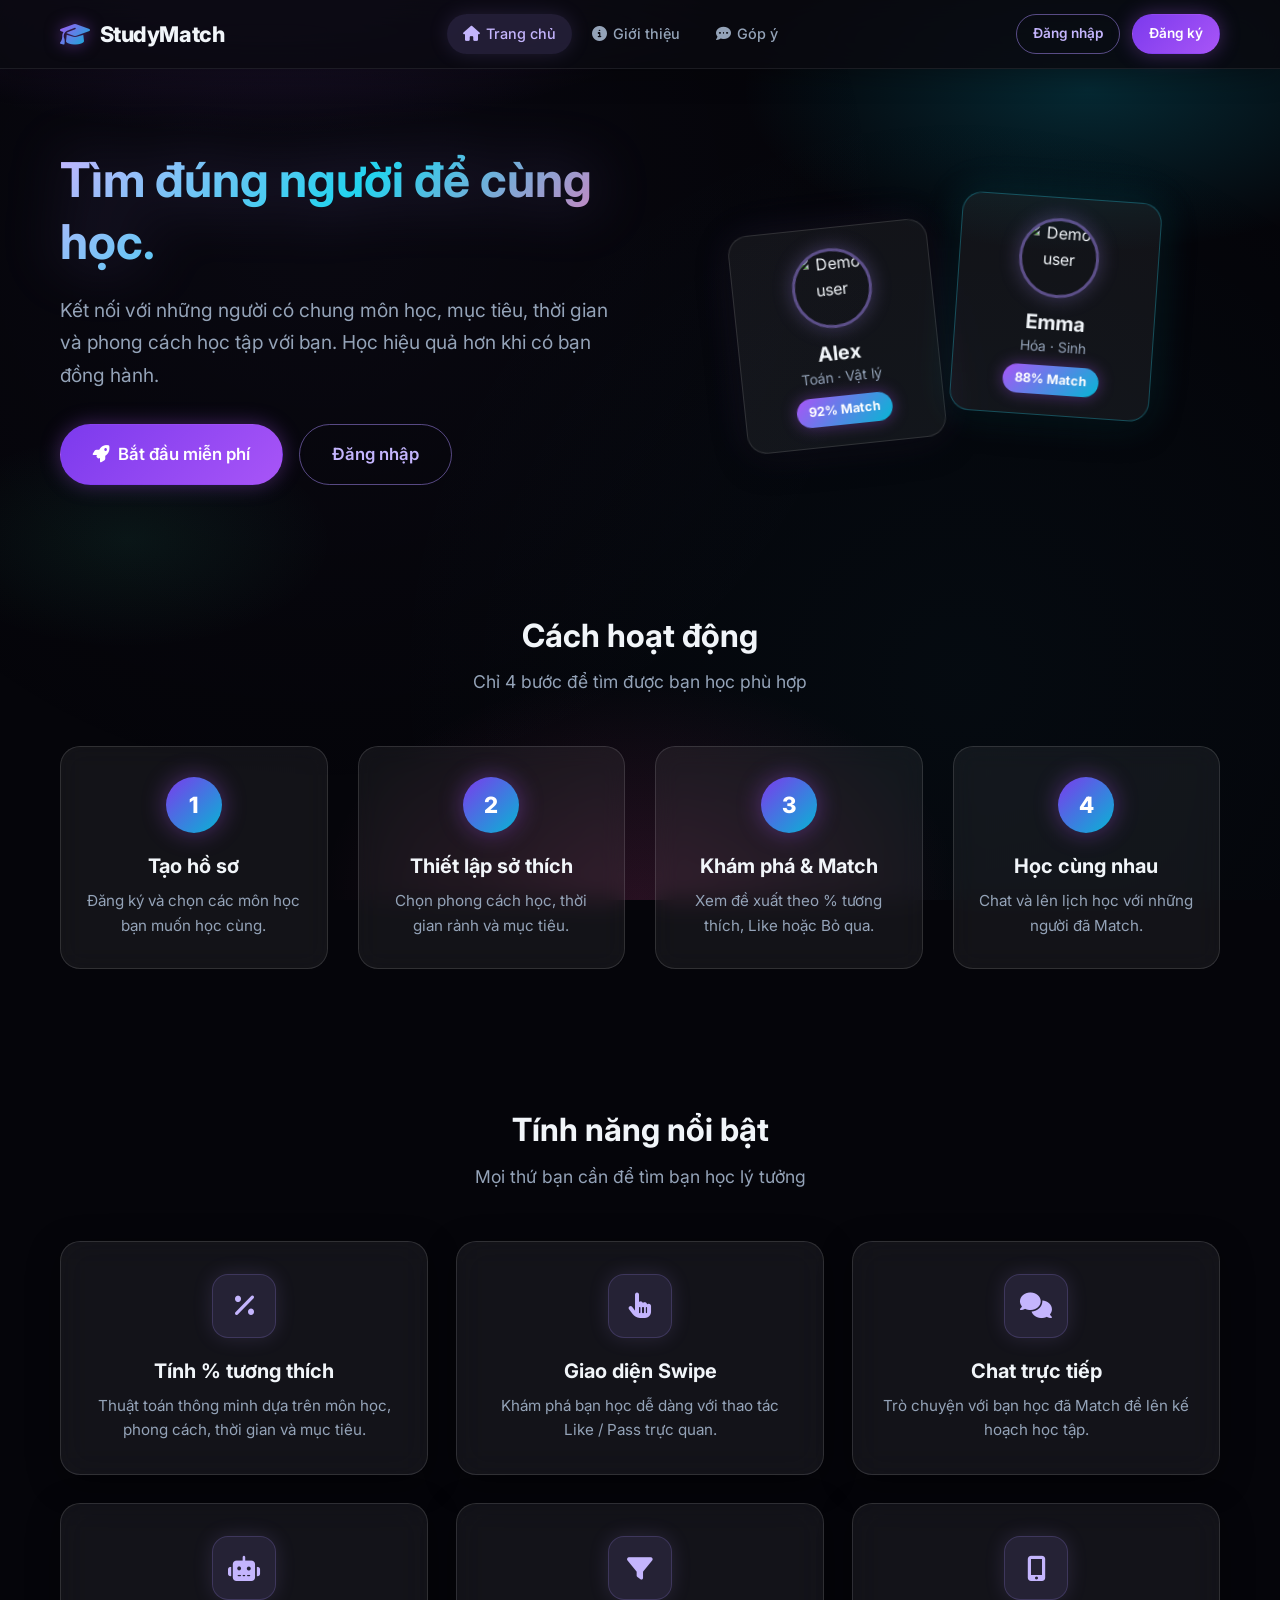
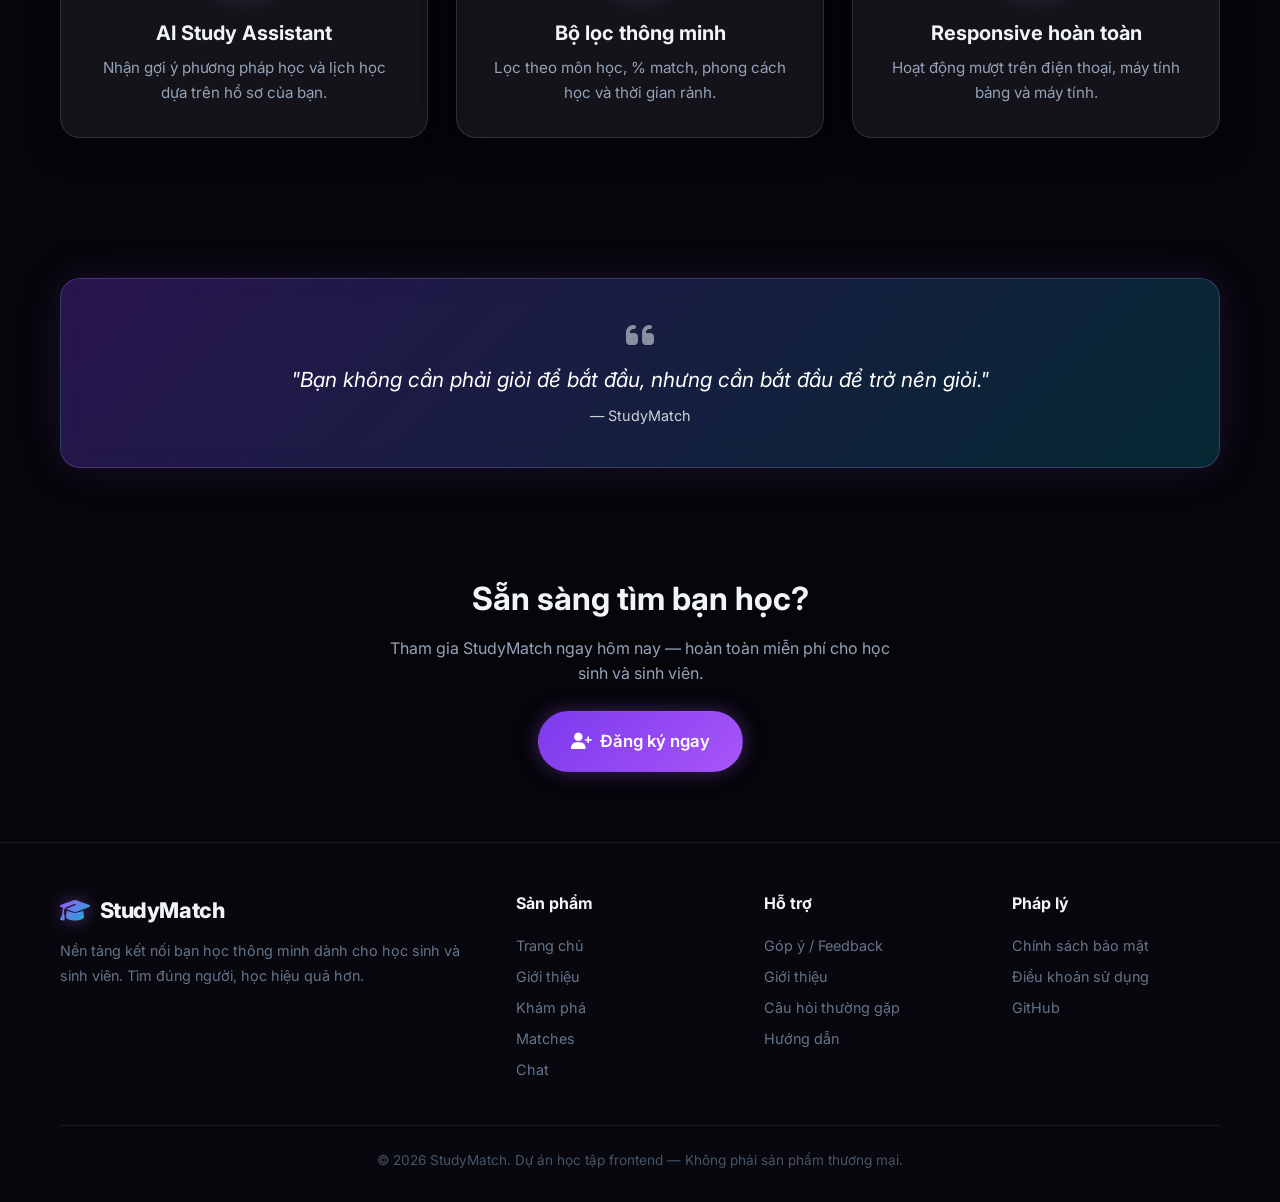
==== commit 617c406b: "Add files via upload" ====
--- a/index.html
+++ b/index.html
@@ -1,9 +1,11 @@
 <!DOCTYPE html>
 <html lang="vi">
+
 <head>
   <meta charset="UTF-8">
   <meta name="viewport" content="width=device-width, initial-scale=1.0">
-  <meta name="description" content="StudyMatch - Tìm bạn học phù hợp với bạn. Kết nối học sinh, sinh viên có cùng môn học và mục tiêu.">
+  <meta name="description"
+    content="StudyMatch - Tìm bạn học phù hợp với bạn. Kết nối học sinh, sinh viên có cùng môn học và mục tiêu.">
   <title>StudyMatch — Tìm đúng người để cùng học</title>
   <link rel="preconnect" href="https://fonts.googleapis.com">
   <link href="https://fonts.googleapis.com/css2?family=Inter:wght@400;500;600;700;800&display=swap" rel="stylesheet">
@@ -12,6 +14,7 @@
   <link rel="stylesheet" href="css/responsive.css">
   <link rel="stylesheet" href="css/animations.css">
 </head>
+
 <body>
   <div id="appHeader"></div>
 
@@ -21,7 +24,8 @@
       <div class="container hero-grid">
         <div class="hero-content animate-fadeInUp">
           <h1>Tìm đúng người để cùng học.</h1>
-          <p>Kết nối với những người có chung môn học, mục tiêu, thời gian và phong cách học tập với bạn. Học hiệu quả hơn khi có bạn đồng hành.</p>
+          <p>Kết nối với những người có chung môn học, mục tiêu, thời gian và phong cách học tập với bạn. Học hiệu quả
+            hơn khi có bạn đồng hành.</p>
           <div class="hero-actions">
             <a href="register.html" class="btn btn-primary btn-lg">
               <i class="fas fa-rocket"></i> Bắt đầu miễn phí
@@ -32,13 +36,15 @@
         <div class="hero-visual animate-fadeIn">
           <div class="hero-cards">
             <div class="hero-card">
-              <img src="https://i.pravatar.cc/150?u=alex" alt="Demo user" class="hero-card-avatar">
+              <img src="https://i.pravatar.cc/150?u=alex" alt="Demo user" class="hero-card-avatar"
+                onerror="this.onerror=null;this.src=DEFAULT_AVATAR">
               <h4>Alex</h4>
               <p class="text-sm text-muted">Toán · Vật lý</p>
               <span class="hero-card-match">92% Match</span>
             </div>
             <div class="hero-card">
-              <img src="https://i.pravatar.cc/150?u=emma" alt="Demo user" class="hero-card-avatar">
+              <img src="https://i.pravatar.cc/150?u=emma" alt="Demo user" class="hero-card-avatar"
+                onerror="this.onerror=null;this.src=DEFAULT_AVATAR">
               <h4>Emma</h4>
               <p class="text-sm text-muted">Hóa · Sinh</p>
               <span class="hero-card-match">88% Match</span>
@@ -129,7 +135,8 @@
     <section class="section" style="padding-top:0;">
       <div class="container text-center">
         <h2 class="mb-2">Sẵn sàng tìm bạn học?</h2>
-        <p class="text-muted mb-3" style="max-width:500px;margin:0 auto 24px;">Tham gia StudyMatch ngay hôm nay — hoàn toàn miễn phí cho học sinh và sinh viên.</p>
+        <p class="text-muted mb-3" style="max-width:500px;margin:0 auto 24px;">Tham gia StudyMatch ngay hôm nay — hoàn
+          toàn miễn phí cho học sinh và sinh viên.</p>
         <a href="register.html" class="btn btn-primary btn-lg">
           <i class="fas fa-user-plus"></i> Đăng ký ngay
         </a>
@@ -159,7 +166,8 @@
     });
   </script>
   <script>
-    (function(){if(!window.chatbase||window.chatbase("getState")!=="initialized"){window.chatbase=(...args)=>{if(!window.chatbase.q){window.chatbase.q=[]}window.chatbase.q.push(arguments)};window.chatbase=new Proxy(window.chatbase,{get(target,prop){if(prop==="q"){return target.q}return(...args)=>target(prop,...args)}})}const onLoad=function(){const script=document.createElement("script");script.src="https://www.chatbase.co/embed.min.js";script.id="-485k80XutrBqQQOvvlqV";script.domain="www.chatbase.co";document.body.appendChild(script)};if(document.readyState==="complete"){onLoad()}else{window.addEventListener("load",onLoad)}})();
+    (function () { if (!window.chatbase || window.chatbase("getState") !== "initialized") { window.chatbase = (...args) => { if (!window.chatbase.q) { window.chatbase.q = [] } window.chatbase.q.push(arguments) }; window.chatbase = new Proxy(window.chatbase, { get(target, prop) { if (prop === "q") { return target.q } return (...args) => target(prop, ...args) } }) } const onLoad = function () { const script = document.createElement("script"); script.src = "https://www.chatbase.co/embed.min.js"; script.id = "-485k80XutrBqQQOvvlqV"; script.domain = "www.chatbase.co"; document.body.appendChild(script) }; if (document.readyState === "complete") { onLoad() } else { window.addEventListener("load", onLoad) } })();
   </script>
 </body>
-</html>
+
+</html>
